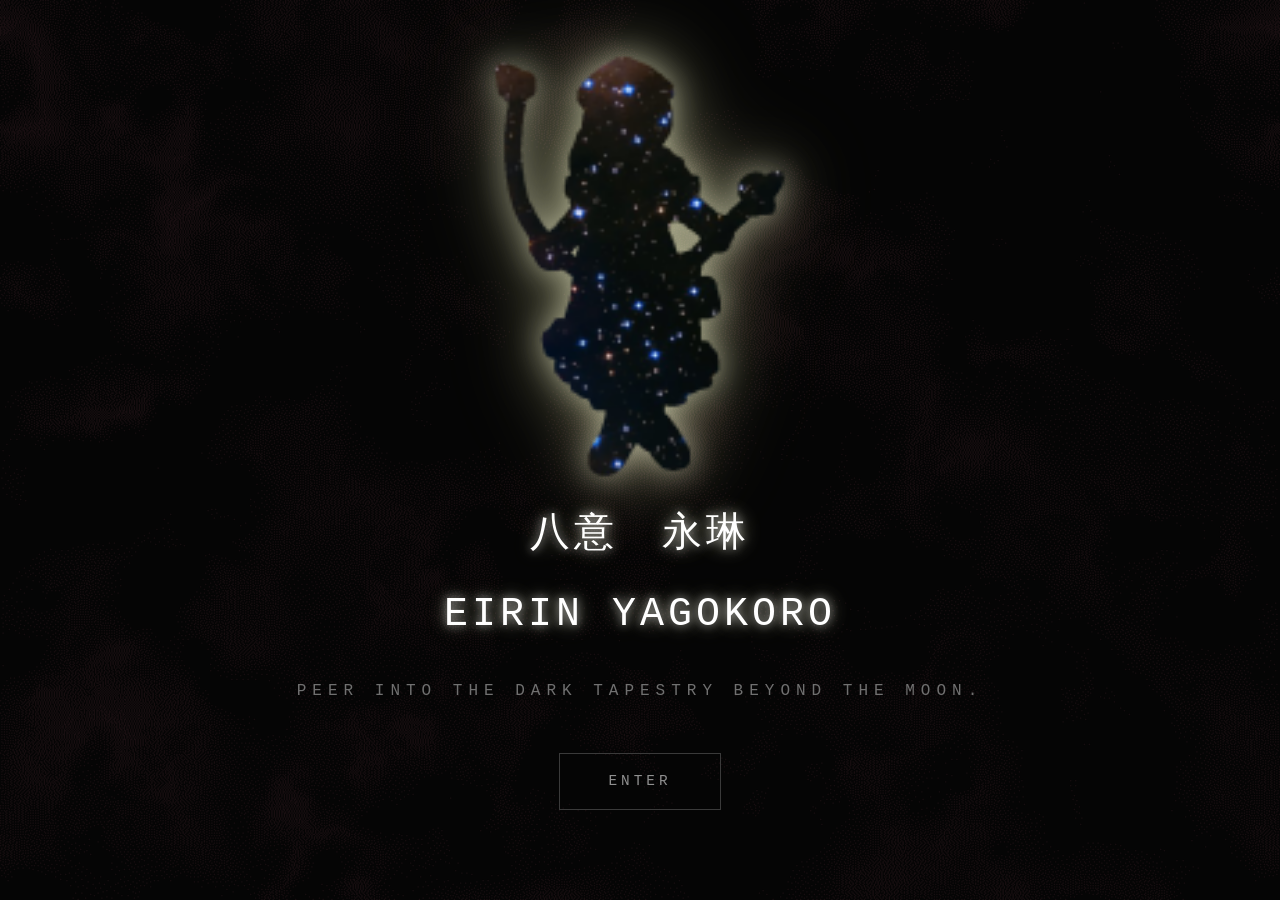
==== index.html @ 3245ef85 "Add files via upload" ====
<!DOCTYPE html>
<html lang="en">

<head>
    <meta charset="UTF-8">
    <meta name="viewport" content="width=device-width, initial-scale=1.0">
    <title>ʏ̴'̴ᴀ̴ɪ̸'̵ɴ̴ɢ̶'̴ɴ̸ɢ̶ᴀ̴ʜ̵ ̶ʜ̸'̴ᴇ̴ᴇ̴-̶ʟ̷'̴ɢ̵ᴇ̷ʙ̷ ̴</title>
    <link rel="stylesheet" href="css/style.css">
</head>

<body>
    <main>
        <div class="cover-container">
            <img src="assets/eirin-banner.png" alt="Eirin Yagokoro" class="banner-image">
            <h1 style="margin-bottom: 0;">八意　永琳</h1>
            <h1 style="margin-top: 0;">Eirin Yagokoro</h1>
            <p class="subtitle">Peer into the Dark Tapestry beyond the Moon.</p>
            <a href="pages/general.html" class="enter-btn">Enter</a>
        </div>
    </main>
</body>

</html>
---- css/style.css ----
* {
    margin: 0;
    padding: 0;
    box-sizing: border-box;
}

body {
    font-family: 'Courier New', Courier, monospace;
    background-color: #0a0a0a;
    color: #c9c9c9;
    min-height: 100vh;
    line-height: 1.6;
}

body::before {
    content: '';
    position: fixed;
    top: 0;
    left: 0;
    width: 100%;
    height: 100%;
    /* background: url('../assets/placeholdereye.gif') no-repeat center center; */
    background: url('../assets/bg_dark_anim_0_08.gif') no-repeat center center;
    background-size: cover;
    opacity: 0.3;
    z-index: -3;
}

/* body::after {
    content: '';
    position: fixed;
    top: 0;
    left: 0;
    width: 100%;
    height: 100%;
    background: url('../assets/bg_dark_anim_0_08.gif') no-repeat center center;
    background-size: cover;
    opacity: 0.5;
    z-index: -2;
    mix-blend-mode: overlay;
} */

nav {
    background: rgba(10, 10, 10, 0.9);
    border-bottom: 1px solid #2a2a2a;
    padding: 0.75rem 1.5rem;
    position: sticky;
    top: 0;
    z-index: 100;
    display: flex;
    justify-content: space-between;
    align-items: center;
}

.nav-brand {
    display: inline-block;
    max-height: 40px;
    width: auto;
    filter: drop-shadow(0 0 5px rgba(255, 255, 255, 0.3));
    transition: filter 0.3s ease;
}

.nav-brand:hover {
    filter: drop-shadow(0 0 10px rgba(255, 255, 255, 0.6));
}

.nav-brand img {
    max-height: 40px;
    width: auto;
    display: block;
}

.nav-brand-mobile {
    display: none;
}

.nav-brand-mobile img {
    max-height: 35px;
    width: auto;
    display: block;
    filter: drop-shadow(0 0 5px rgba(255, 255, 255, 0.3));
}

.hamburger {
    display: none;
}

.sidebar-overlay {
    display: none;
}

nav ul {
    list-style: none;
    display: flex;
    flex-wrap: wrap;
    justify-content: center;
    gap: 3.5rem;
    margin: 0 auto;
    padding: 0;
    align-items: center;
}

nav ul li {
    display: flex;
    align-items: center;
}

nav a {
    color: #8b8b8b;
    text-decoration: none;
    font-size: 0.9rem;
    letter-spacing: 2px;
    text-transform: uppercase;
    transition: color 0.3s ease, text-shadow 0.3s ease;
}

nav a:hover {
    color: #d4d4d4;
    text-shadow: 0 0 10px rgba(200, 200, 200, 0.3);
}

nav a.active {
    color: #a0a0a0;
    border-bottom: 1px solid #a0a0a0;
}

main {
    max-width: 1100px;
    margin: 0 auto;
    padding: 2rem 1.5rem;
    min-height: calc(100vh - 80px);
}

main::before {
    content: '';
    position: fixed;
    top: 0;
    left: 0;
    width: 100%;
    height: 100%;
    background: rgba(0, 0, 0, 0.50);
    z-index: -1;
}

h1 {
    font-size: 1.8rem;
    font-weight: normal;
    letter-spacing: 4px;
    text-transform: uppercase;
    margin-bottom: 2rem;
    color: #f0f0f0;
    border-bottom: 1px solid #2a2a2a;
    padding-bottom: 1rem;
    animation: glitch-noglow 2s infinite;
}

h2 {
    font-size: 1.3rem;
    font-weight: normal;
    letter-spacing: 2px;
    margin: 1.5rem 0 1rem;
    color: #a0a0a0;
}

p {
    margin-bottom: 1rem;
    text-align: justify;
}

ul,
ol {
    margin-left: 1.5rem;
    margin-bottom: 1rem;
}

li {
    margin-bottom: 0.5rem;
}

.container {
    background: rgba(15, 15, 15, 0.8);
    padding: 2rem;
    border: 1px solid #2a2a2a;
    margin-bottom: 2rem;
}

.page-banner {
    width: 100%;
    max-width: 600px;
    display: block;
    margin: 0 auto 2rem;
}

.character-quote {
    font-style: italic;
    font-size: 1.1rem;
    color: #a0a0a0;
    text-align: center;
    margin-bottom: 1.5rem;
    padding: 1rem;
    border-left: 2px solid #3a3a3a;
    border-right: 2px solid #3a3a3a;
}

.character-intro {
    margin-bottom: 2rem;
    text-align: justify;
}

.character-stats {
    width: 100%;
    border-collapse: collapse;
}

.character-stats tr {
    border-bottom: 1px solid #2a2a2a;
}

.character-stats tr:last-child {
    border-bottom: none;
}

.stat-label {
    padding: 0.75rem 1rem 0.75rem 0;
    color: #8b8b8b;
    text-transform: uppercase;
    font-size: 0.8rem;
    letter-spacing: 1px;
    width: 40%;
}

.stat-value {
    padding: 0.75rem 0;
    color: #c0c0c0;
}

.cover-container {
    display: flex;
    flex-direction: column;
    justify-content: center;
    align-items: center;
    min-height: calc(100vh - 100px);
    text-align: center;
}

.cover-container h1 {
    font-size: 2.5rem;
    border: none;
    margin-bottom: 1rem;
    color: #ffffff;
    text-shadow: 0 0 10px rgba(255, 255, 255, 0.6),
        0 0 20px rgba(255, 255, 200, 0.4),
        0 0 30px rgba(255, 255, 220, 0.2);
    animation: glitch 2s infinite;
}

@keyframes glitch {

    0%,
    80%,
    100% {
        text-shadow: 0 0 10px rgba(255, 255, 255, 0.6),
            0 0 20px rgba(255, 255, 200, 0.4);
        transform: translate(0);
    }

    82% {
        text-shadow: -3px 0 #ff0000, 3px 0 #00ffff,
            0 0 15px rgba(255, 255, 255, 0.8);
        transform: translate(-2px, 1px);
    }

    84% {
        text-shadow: 3px 0 #ff0000, -3px 0 #00ffff,
            0 0 15px rgba(255, 255, 255, 0.8);
        transform: translate(2px, -1px);
    }

    86% {
        text-shadow: -2px 0 #ff0000, 2px 0 #00ffff,
            0 0 10px rgba(255, 255, 255, 0.6);
        transform: translate(0);
    }

    88% {
        text-shadow: 2px 0 #ff0000, -2px 0 #00ffff,
            0 0 20px rgba(255, 255, 255, 0.5);
        transform: translate(-1px, 2px);
    }

    90% {
        text-shadow: -3px 0 #ff0000, 3px 0 #00ffff,
            0 0 15px rgba(255, 255, 255, 0.8);
        transform: translate(1px, -2px);
    }

    92% {
        text-shadow: 0 0 10px rgba(255, 255, 255, 0.6),
            0 0 20px rgba(255, 255, 200, 0.4);
        transform: translate(0);
    }
}

@keyframes glitch-noglow {

    0%,
    80%,
    100% {
        text-shadow: none;
        transform: translate(0);
    }

    82% {
        text-shadow: -3px 0 #ff0000, 3px 0 #00ffff;
        transform: translate(-2px, 1px);
    }

    84% {
        text-shadow: 3px 0 #ff0000, -3px 0 #00ffff;
        transform: translate(2px, -1px);
    }

    86% {
        text-shadow: -2px 0 #ff0000, 2px 0 #00ffff;
        transform: translate(0);
    }

    88% {
        text-shadow: 2px 0 #ff0000, -2px 0 #00ffff;
        transform: translate(-1px, 2px);
    }

    90% {
        text-shadow: -3px 0 #ff0000, 3px 0 #00ffff;
        transform: translate(1px, -2px);
    }

    92% {
        text-shadow: none;
        transform: translate(0);
    }
}

.banner-image {
    max-width: 300px;
    width: 90%;
    display: block;
    margin: 0 auto 1.5rem;
    filter: drop-shadow(0 0 15px rgba(255, 255, 220, 0.5)) drop-shadow(0 0 30px rgba(255, 255, 200, 0.3)) drop-shadow(0 0 45px rgba(255, 255, 180, 0.2));
}

.cover-container .subtitle {
    font-size: 1rem;
    letter-spacing: 6px;
    text-transform: uppercase;
    color: #707070;
    margin-bottom: 3rem;
}

.enter-btn {
    display: inline-block;
    padding: 1rem 3rem;
    border: 1px solid #3a3a3a;
    color: #909090;
    text-decoration: none;
    letter-spacing: 4px;
    text-transform: uppercase;
    font-size: 0.9rem;
    transition: all 0.3s ease;
}

.enter-btn:hover {
    border-color: #606060;
    color: #c0c0c0;
    text-shadow: 0 0 20px rgba(150, 150, 150, 0.2);
    box-shadow: 0 0 30px rgba(0, 0, 0, 0.5);
}

@media (max-width: 768px) {
    nav {
        padding: 0.75rem 1rem;
        justify-content: space-between;
    }

    .nav-brand-mobile {
        display: block;
    }

    nav ul .nav-brand {
        display: none;
    }

    nav ul {
        gap: 0;
    }

    nav a {
        font-size: 0.8rem;
        letter-spacing: 1px;
    }

    main {
        padding: 1.5rem 1rem;
    }

    .cover-container h1 {
        font-size: 1.8rem;
    }

    .cover-container {
        padding: 1rem;
    }

    .banner-image {
        max-width: 250px;
        margin-bottom: 1rem;
    }

    .cover-container .subtitle {
        margin-bottom: 2rem;
    }

    .container {
        padding: 1.5rem 1rem;
    }

    .hamburger {
        display: flex;
        flex-direction: column;
        justify-content: center;
        gap: 5px;
        cursor: pointer;
        padding: 0.5rem;
        z-index: 1001;
    }

    .hamburger span {
        display: block;
        width: 24px;
        height: 2px;
        background-color: #8b8b8b;
        transition: all 0.3s ease;
    }

    .hamburger.active span:nth-child(1) {
        transform: rotate(45deg) translate(5px, 5px);
    }

    .hamburger.active span:nth-child(2) {
        opacity: 0;
    }

    .hamburger.active span:nth-child(3) {
        transform: rotate(-45deg) translate(5px, -5px);
    }

    nav ul {
        position: fixed;
        top: 0;
        left: -280px;
        width: 280px;
        height: 100vh;
        background: rgba(10, 10, 10, 0.98);
        flex-direction: column;
        justify-content: flex-start;
        padding-top: 5rem;
        gap: 0;
        transition: left 0.3s ease;
        border-right: 1px solid #2a2a2a;
    }

    nav ul.open {
        left: 0;
    }

    nav ul li {
        width: 100%;
        text-align: left;
    }

    nav ul li a {
        display: block;
        padding: 1rem 1.5rem;
        border-bottom: 1px solid #1a1a1a;
        font-size: 0.85rem;
    }

    .sidebar-overlay {
        display: block;
        position: fixed;
        top: 0;
        left: 0;
        width: 100%;
        height: 100%;
        background: rgba(0, 0, 0, 0.7);
        opacity: 0;
        visibility: hidden;
        transition: all 0.3s ease;
        z-index: 99;
    }

    .sidebar-overlay.active {
        opacity: 1;
        visibility: visible;
    }
}

@media (max-width: 480px) {
    h1 {
        font-size: 1.4rem;
    }
}
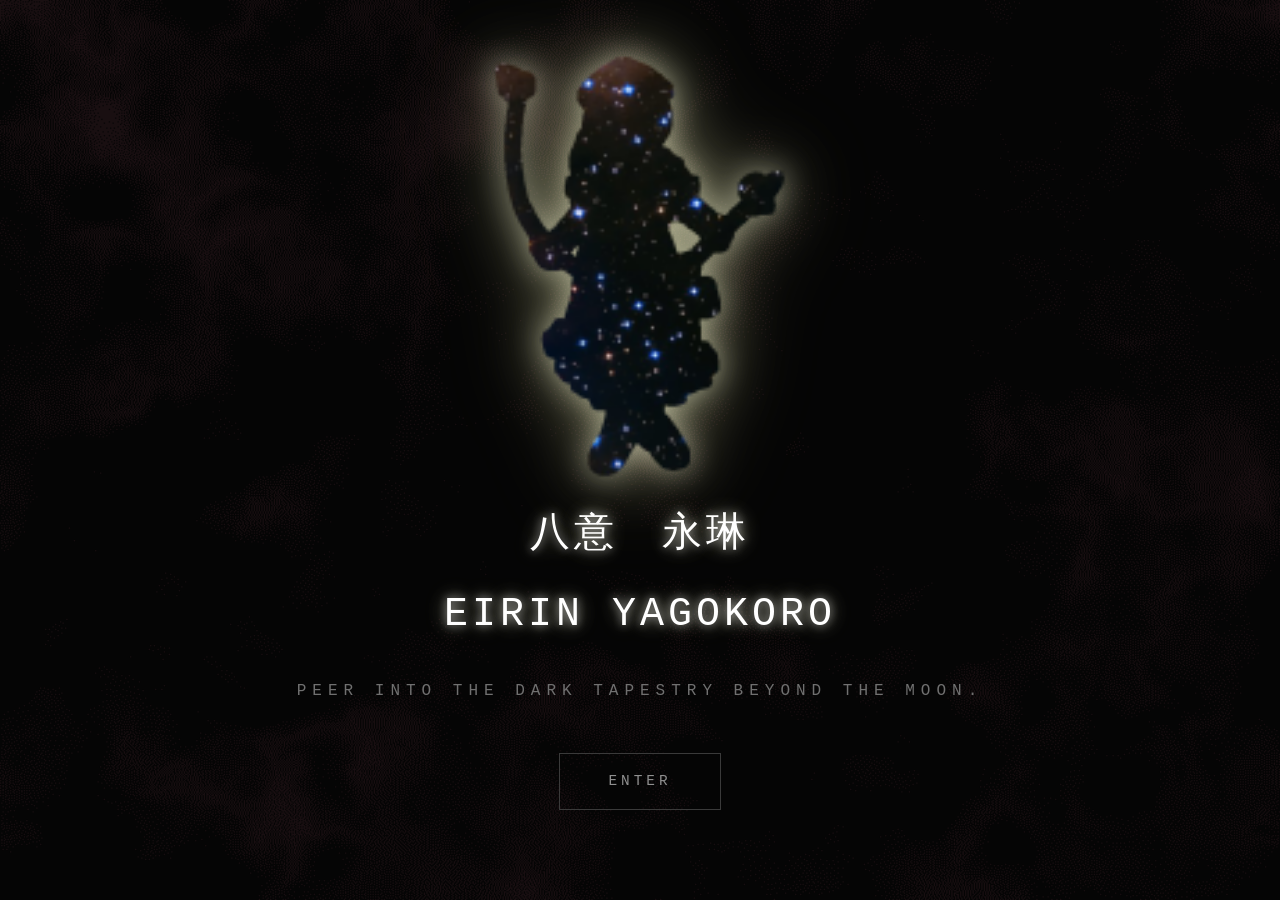
==== commit bba064cb: "changes" ====
--- a/index.html
+++ b/index.html
@@ -10,6 +10,9 @@
 
 <body>
     <main>
+        <audio id="audio-genjoh" src="assets/genjoh.mp3" autoplay preload="auto" loop></audio>
+        <audio id="audio-login" src="assets/login.mp3" autoplay preload="auto"></audio>
+        
         <div class="cover-container">
             <img src="assets/eirin-banner.png" alt="Eirin Yagokoro" class="banner-image">
             <h1 style="margin-bottom: 0;">八意　永琳</h1>
@@ -18,6 +21,20 @@
             <a href="pages/general.html" class="enter-btn">Enter</a>
         </div>
     </main>
+
+    <script>
+        document.addEventListener('DOMContentLoaded', function() {
+            var audioGenjoh = document.getElementById('audio-genjoh');
+            var audioLogin = document.getElementById('audio-login');
+            var coverContainer = document.querySelector('.cover-container');
+
+            audioGenjoh.loop = true;
+
+            setTimeout(function() {
+                coverContainer.classList.add('fade-in');
+            }, 1000);
+        });
+    </script>
 </body>
 
 </html>
--- a/css/style.css
+++ b/css/style.css
@@ -241,6 +241,12 @@
     align-items: center;
     min-height: calc(100vh - 100px);
     text-align: center;
+    opacity: 0;
+    transition: opacity 1s ease-in-out;
+}
+
+.cover-container.fade-in {
+    opacity: 1;
 }
 
 .cover-container h1 {
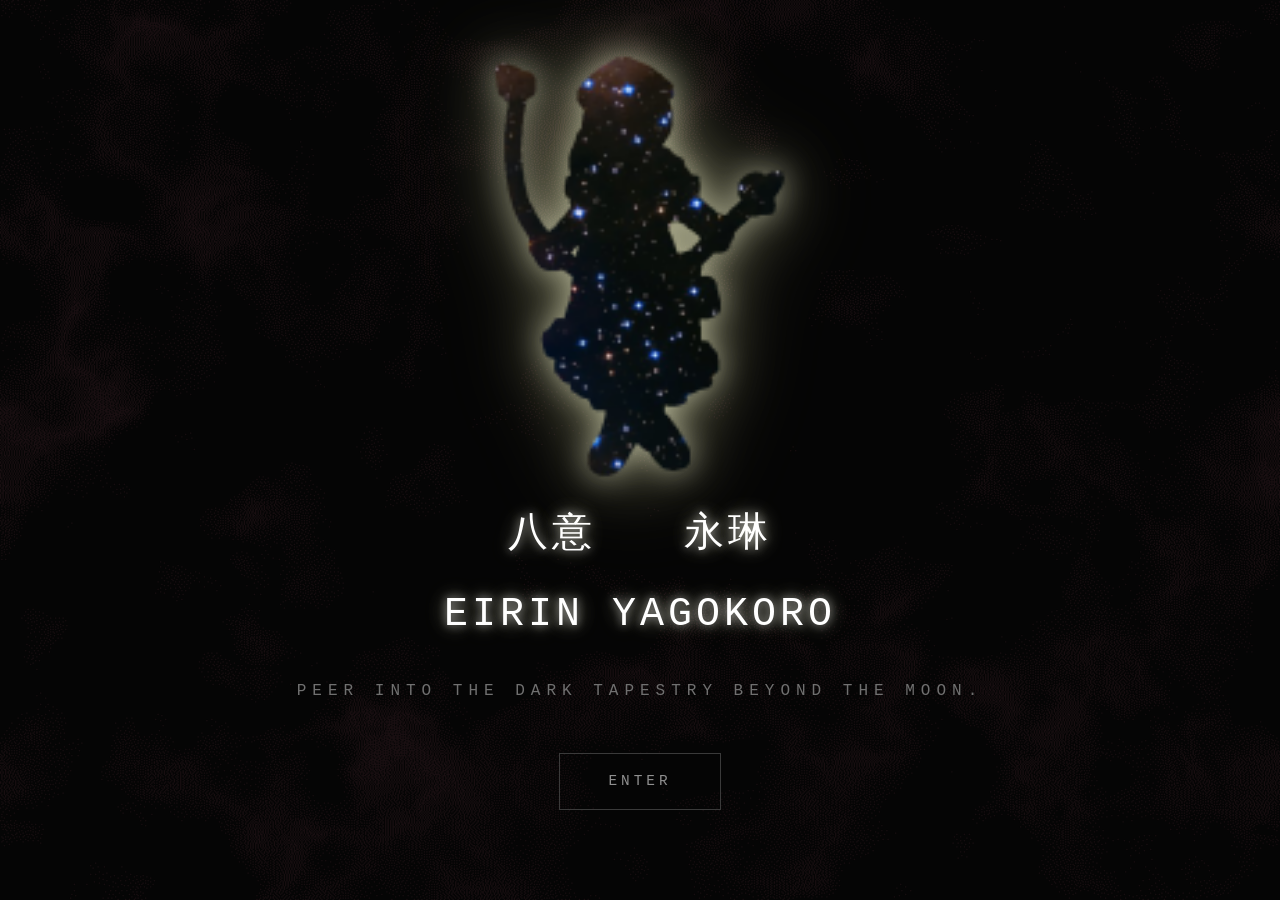
==== commit e03c64fa: "Update index.html" ====
--- a/index.html
+++ b/index.html
@@ -15,7 +15,7 @@
         
         <div class="cover-container">
             <img src="assets/eirin-banner.png" alt="Eirin Yagokoro" class="banner-image">
-            <h1 style="margin-bottom: 0;">八意　永琳</h1>
+            <h1 style="margin-bottom: 0;">八意　　永琳</h1>
             <h1 style="margin-top: 0;">Eirin Yagokoro</h1>
             <p class="subtitle">Peer into the Dark Tapestry beyond the Moon.</p>
             <a href="pages/general.html" class="enter-btn">Enter</a>
@@ -37,4 +37,4 @@
     </script>
 </body>
 
-</html>+</html>
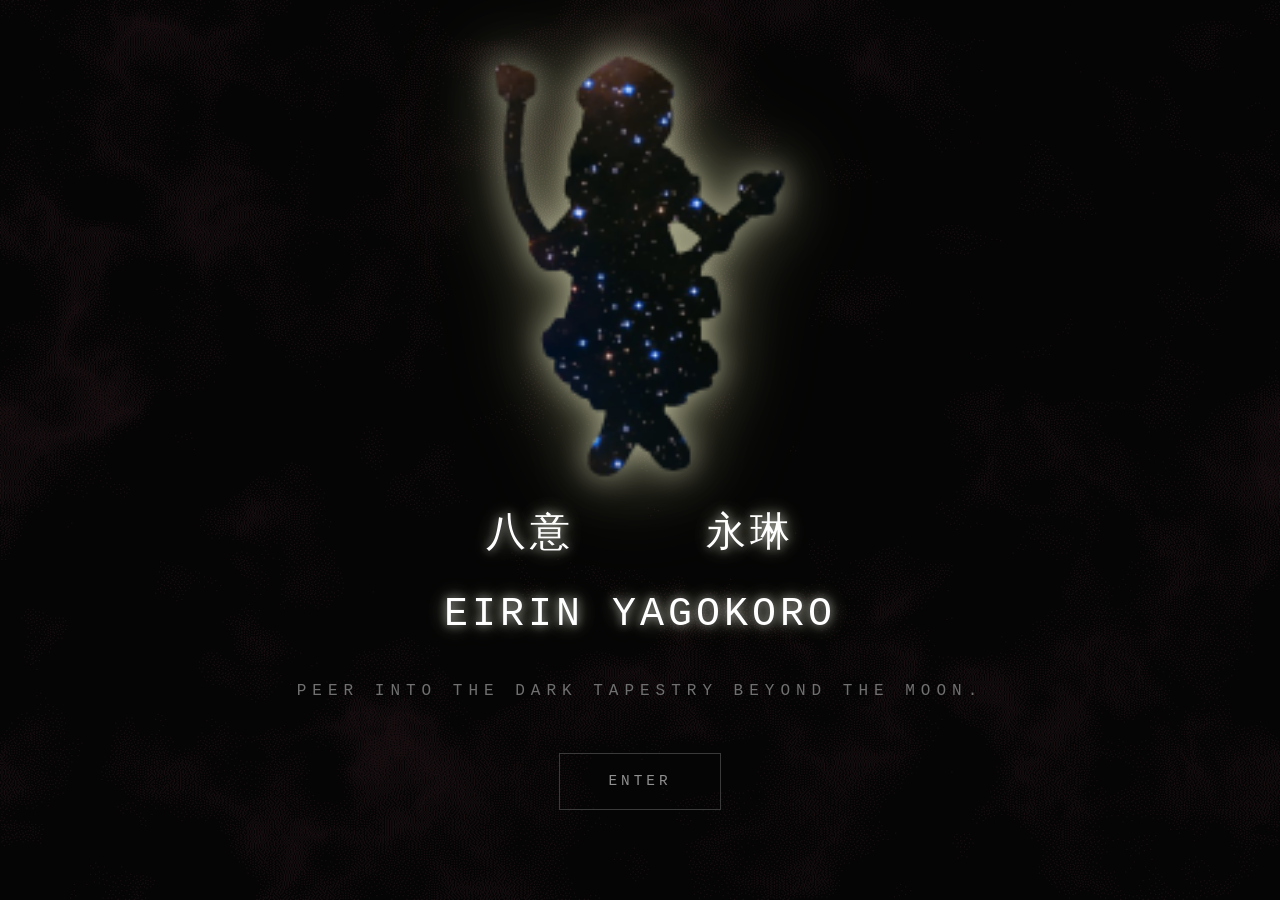
==== commit afade294: "Update index.html" ====
--- a/index.html
+++ b/index.html
@@ -15,7 +15,7 @@
         
         <div class="cover-container">
             <img src="assets/eirin-banner.png" alt="Eirin Yagokoro" class="banner-image">
-            <h1 style="margin-bottom: 0;">八意　　永琳</h1>
+            <h1 style="margin-bottom: 0;">八意　　　永琳</h1>
             <h1 style="margin-top: 0;">Eirin Yagokoro</h1>
             <p class="subtitle">Peer into the Dark Tapestry beyond the Moon.</p>
             <a href="pages/general.html" class="enter-btn">Enter</a>
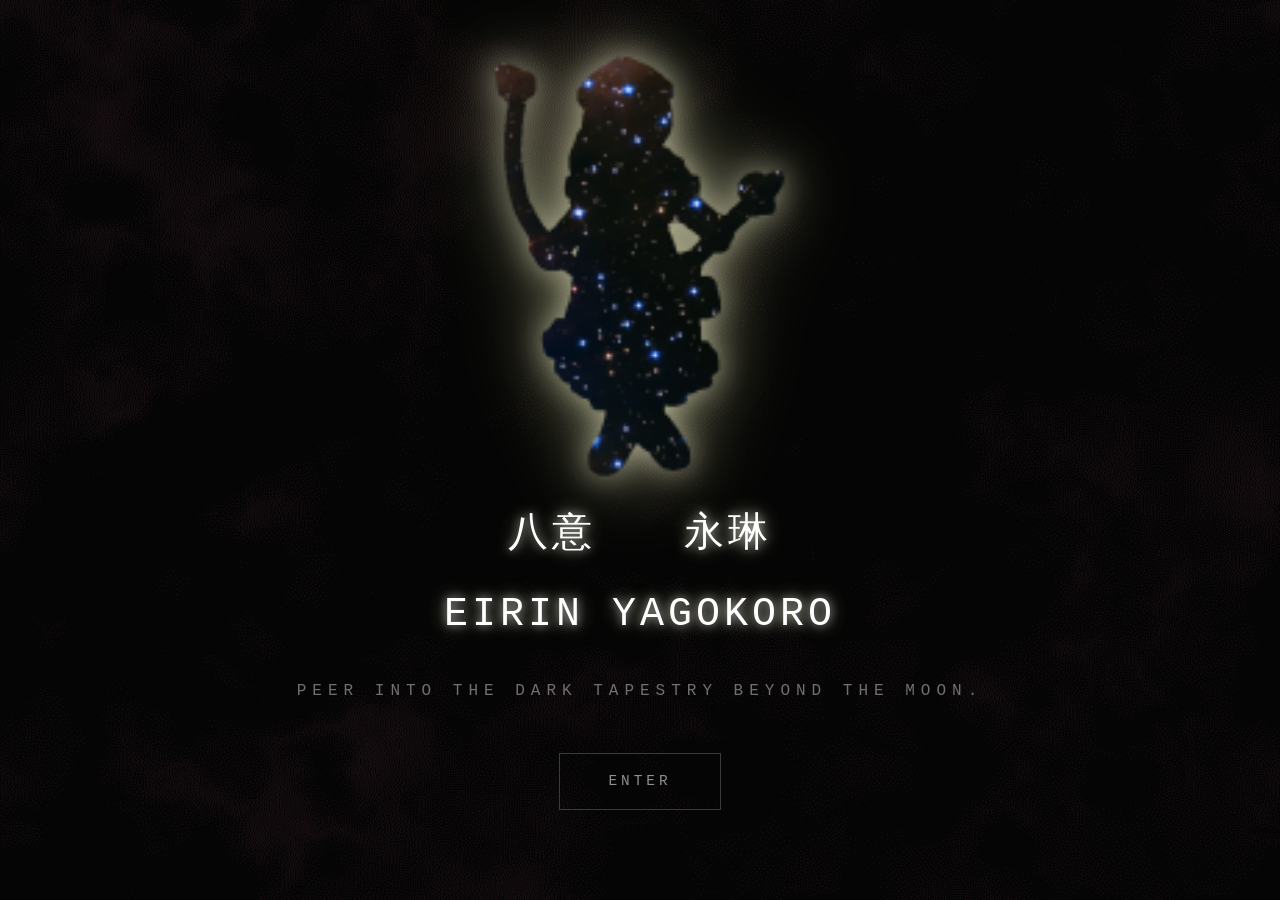
==== commit 91004451: "Update index.html" ====
--- a/index.html
+++ b/index.html
@@ -15,7 +15,7 @@
         
         <div class="cover-container">
             <img src="assets/eirin-banner.png" alt="Eirin Yagokoro" class="banner-image">
-            <h1 style="margin-bottom: 0;">八意　　　永琳</h1>
+            <h1 style="margin-bottom: 0;">八意　　永琳</h1>
             <h1 style="margin-top: 0;">Eirin Yagokoro</h1>
             <p class="subtitle">Peer into the Dark Tapestry beyond the Moon.</p>
             <a href="pages/general.html" class="enter-btn">Enter</a>
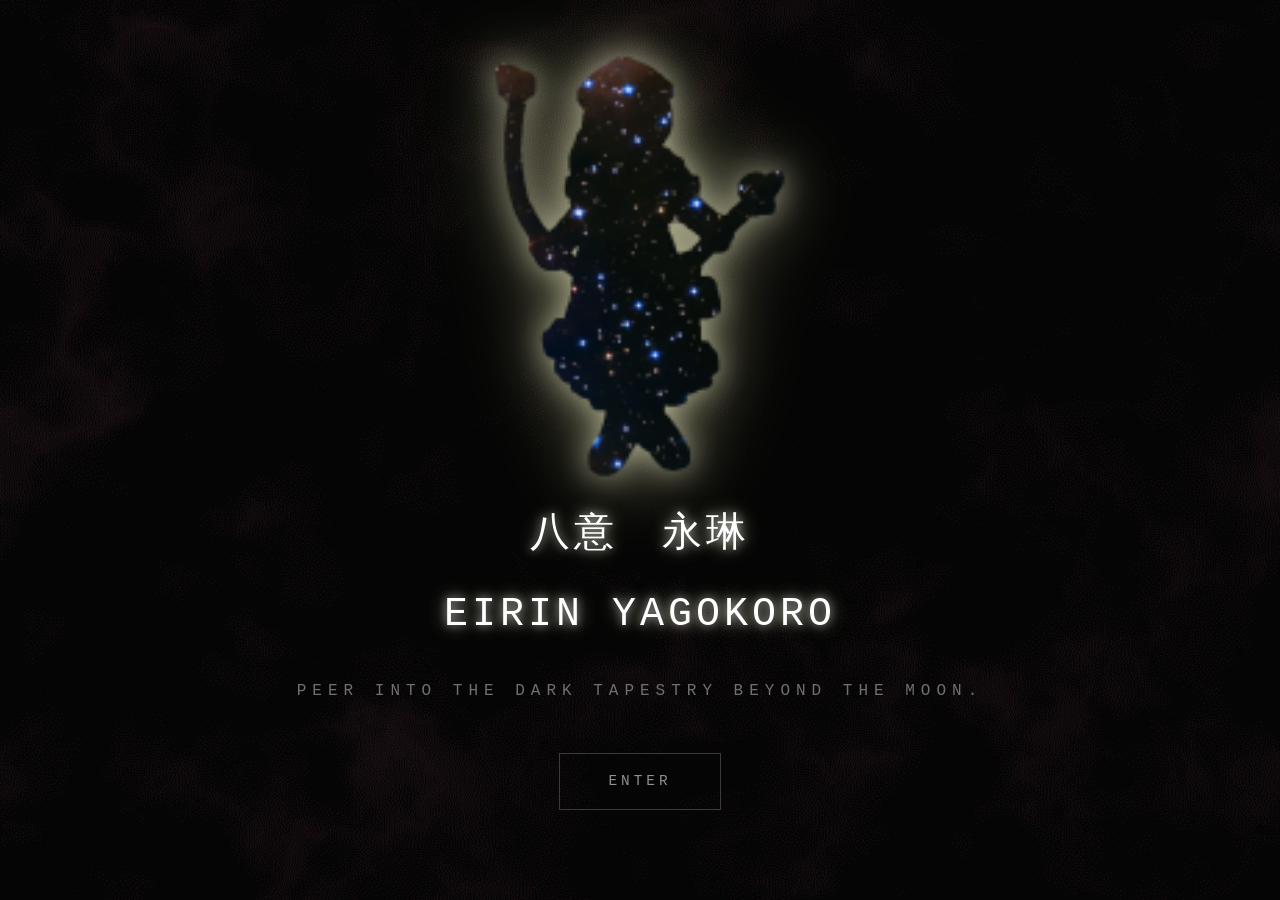
==== commit c2a617fe: "Update index.html" ====
--- a/index.html
+++ b/index.html
@@ -15,7 +15,7 @@
         
         <div class="cover-container">
             <img src="assets/eirin-banner.png" alt="Eirin Yagokoro" class="banner-image">
-            <h1 style="margin-bottom: 0;">八意　　永琳</h1>
+            <h1 style="margin-bottom: 0;">八意　永琳</h1>
             <h1 style="margin-top: 0;">Eirin Yagokoro</h1>
             <p class="subtitle">Peer into the Dark Tapestry beyond the Moon.</p>
             <a href="pages/general.html" class="enter-btn">Enter</a>
